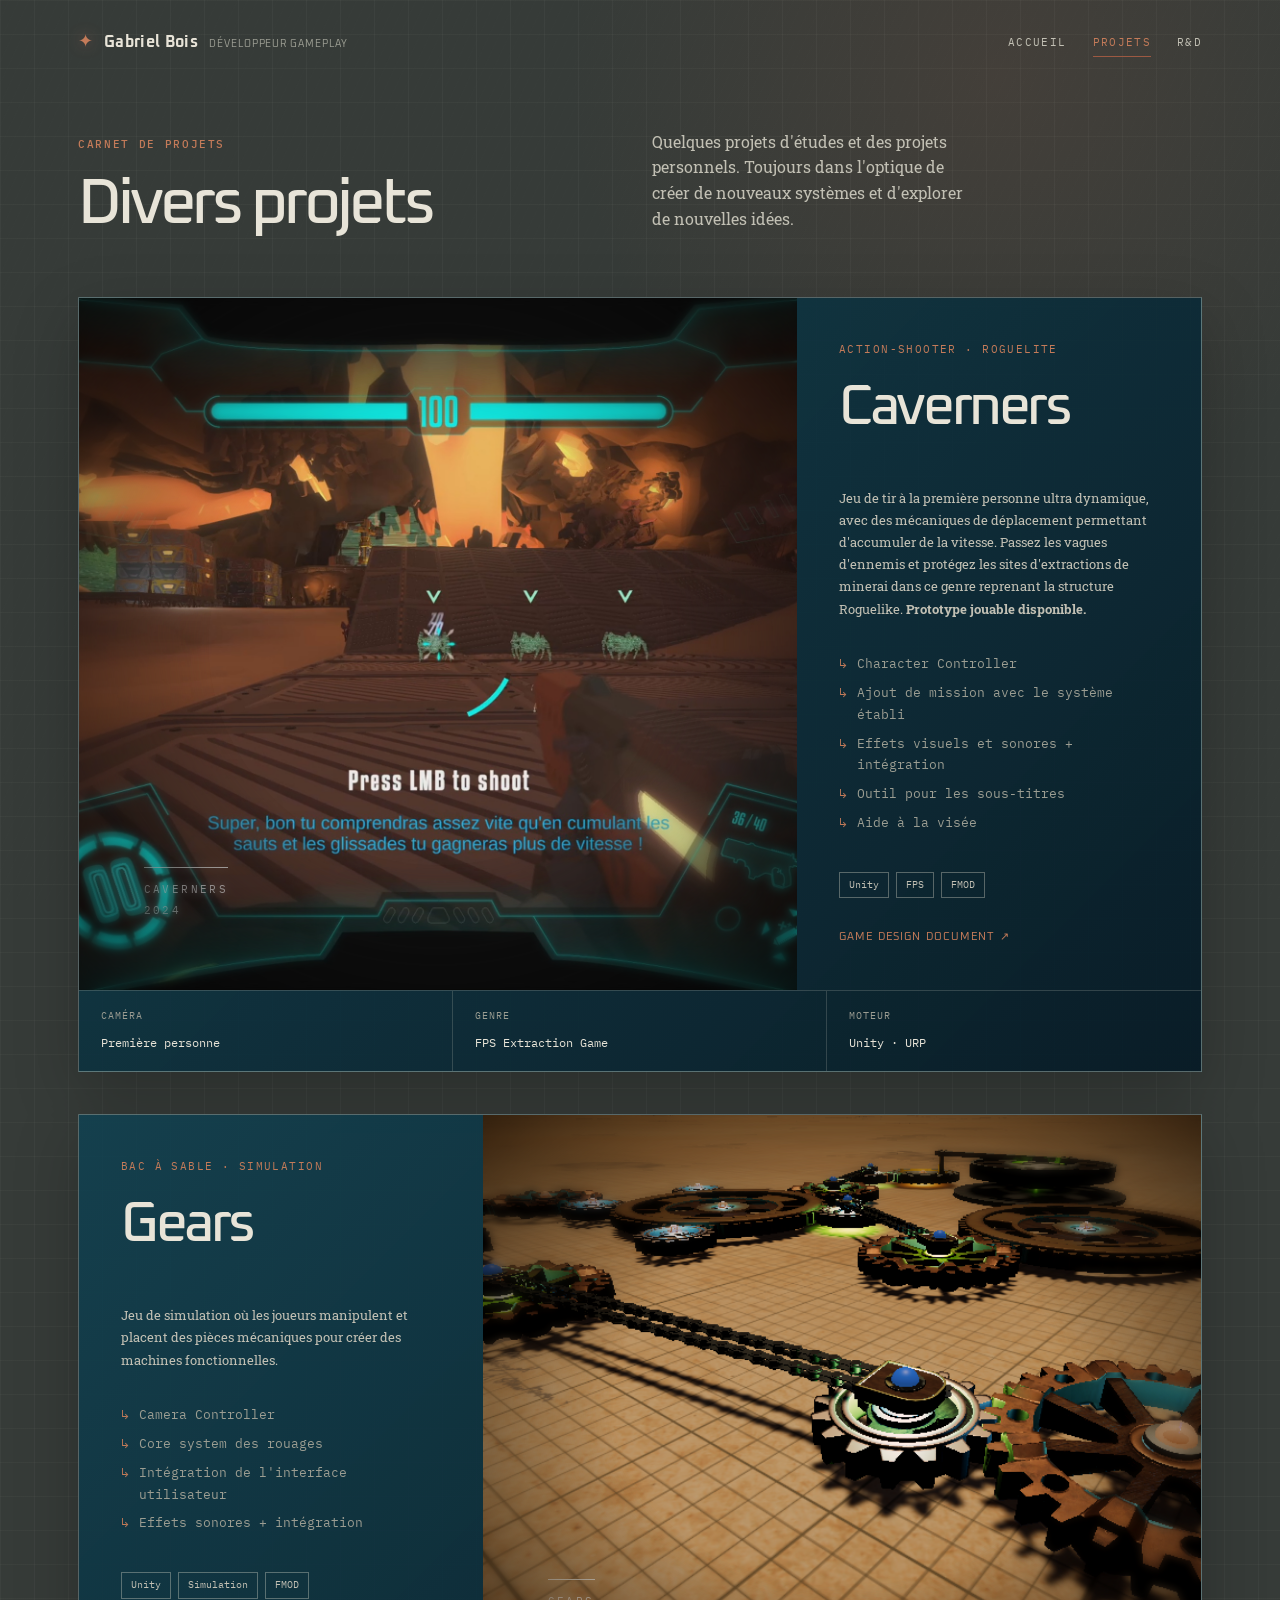
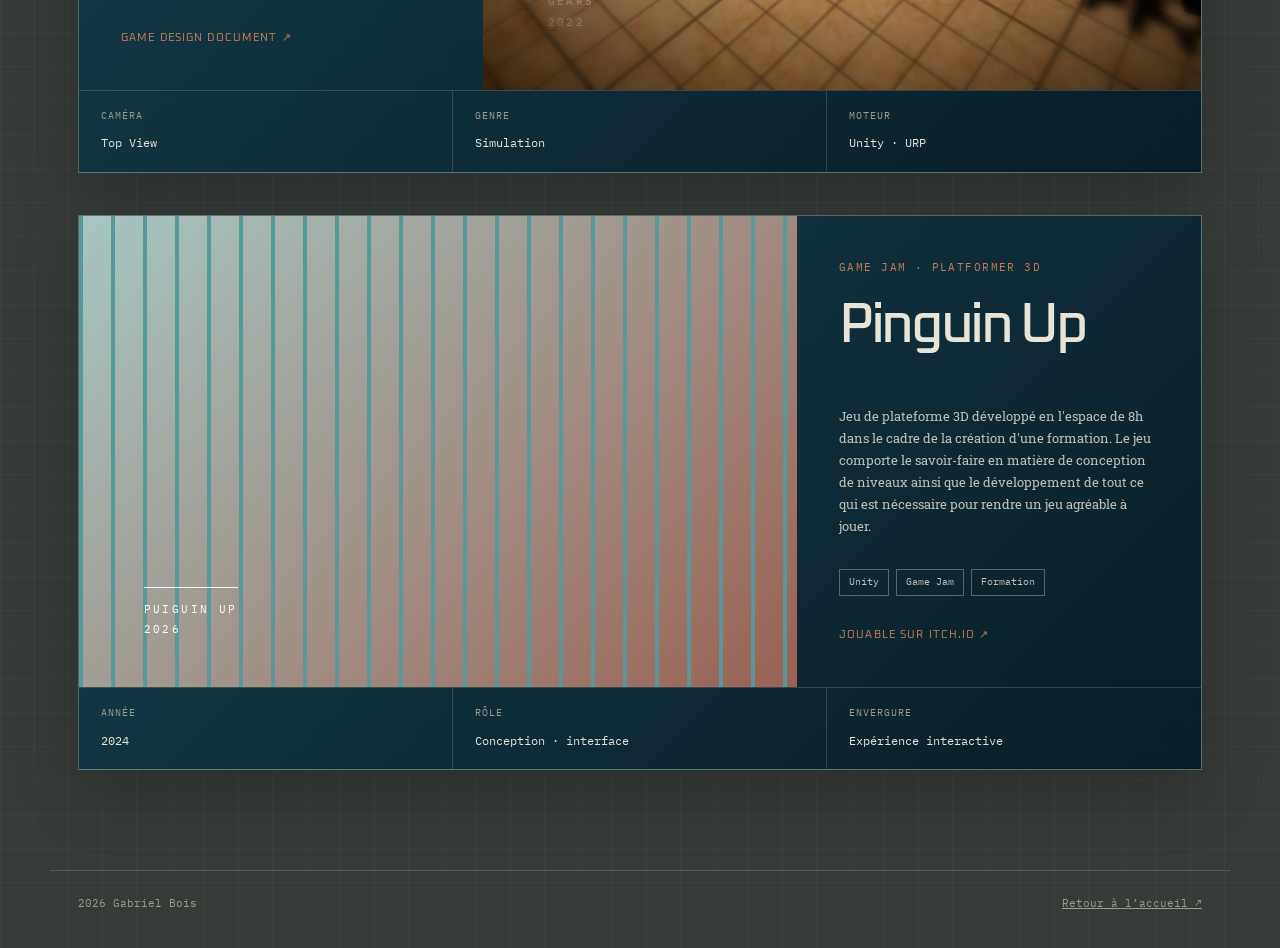
==== projets.html @ dbff6383 "Base Model" ====
<!doctype html>
<html lang="fr">
<head>
  <meta charset="utf-8">
  <meta name="viewport" content="width=device-width, initial-scale=1">
  <meta name="description" content="Les projets de Gabriel Bois : identités, sites et objets numériques.">
  <title>Projets — Gabriel Bois</title>
  <link rel="preconnect" href="https://fonts.googleapis.com">
  <link rel="preconnect" href="https://fonts.gstatic.com" crossorigin>
  <link href="https://fonts.googleapis.com/css2?family=IBM+Plex+Mono:wght@400;500;600&family=Oxanium:wght@400;500;600;700;800&family=Roboto+Slab:wght@400;500;600&display=swap" rel="stylesheet">
  <link rel="stylesheet" href="style.css">
</head>
<body>
  <a class="skip-link" href="#contenu">Aller au contenu</a>

  <!-- Header -->
  <header class="site-header">
    <a class="brand" href="index.html" aria-label="Gabriel Bois, accueil">
      <span class="brand-mark">✦</span>
      <span class="brand-name">Gabriel Bois</span>
      <span class="brand-note">Développeur gameplay</span>
    </a>
    <nav class="nav" aria-label="Navigation principale">
      <a href="index.html">Accueil</a>
      <a href="projets.html" aria-current="page">Projets</a>
      <a href="r-d.html">R&amp;D</a>
    </nav>
  </header>

  <main id="contenu">
    <section class="page-heading" aria-labelledby="titre-projets">
      <div>
        <div class="eyebrow">Carnet de projets</div>
        <h1 id="titre-projets">Divers projets</h1>
      </div>
      <p class="lede">Quelques projets d'études et des projets personnels. Toujours
        dans l'optique de créer de nouveaux systèmes et d'explorer de nouvelles
        idées.</p>
      </p>
    </section>

    <section class="project-list" aria-label="Liste des projets">

      <!-- Caverners card -->
      <article class="project-card">
        <div class="project-main">
          <div class="project-art project-art--first">
            <img
              class="project-image"
              src="imgs/cavernersImg1.jpg"
              alt="Capture d’écran de Caverners"
            >
            <span class="image-blur" aria-hidden="true"></span>
            <span class="image-vignette" aria-hidden="true"></span>
          </div>

          <div class="project-copy">
            <div class="kicker">Action-Shooter · Roguelite</div>
            <h2 id="projet-en-vedette">Caverners</h2>
            <p>
              Jeu de tir à la première personne ultra dynamique, avec des mécaniques
              de déplacement permettant d'accumuler de la vitesse. Passez les vagues d'ennemis
              et protégez les sites d'extractions de minerai dans ce genre reprenant la structure
              Roguelike.<b> Prototype jouable disponible.</b>
            </p>

            <ul class="project-tasks" aria-label="Mes tâches sur le projet">
              <li>Character Controller</li>
              <li>Ajout de mission avec le système établi</li>
              <li>Effets visuels et sonores + intégration</li>
              <li>Outil pour les sous-titres</li>
              <li>Aide à la visée</li>
            </ul>

            <div class="tags">
              <span class="tag">Unity</span>
              <span class="tag">FPS</span>
              <span class="tag">FMOD</span>
            </div>

            <a class="project-link" href="resources/GDD_Caverners.pdf" download>Game Design Document ↗</a>
          </div>
        </div>

        <div class="project-meta">
          <div class="meta-cell">
            <span class="meta-label">Caméra</span>
            <span class="meta-value">Première personne</span>
          </div>
          <div class="meta-cell">
            <span class="meta-label">Genre</span>
            <span class="meta-value">FPS Extraction Game</span>
          </div>
          <div class="meta-cell">
            <span class="meta-label">Moteur</span>
            <span class="meta-value">Unity · URP</span>
          </div>
        </div>
      </article>

      <!-- Gears card -->
      <article class="project-card" id="gears" aria-labelledby="titre-transit">
        <div class="project-main">
          <div class="project-art project-art--second" role="img" aria-label="Illustration abstraite en tons sable, terre cuite et vert profond">
              <img
              class="project-image"
              src="imgs/gears.png"
              alt="Capture d’écran de Gears"
              >
            <span class="image-blur" aria-hidden="true"></span>
            <span class="image-vignette" aria-hidden="true"></span>
          </div>
          <div class="project-copy">
            <div class="kicker">Bac à sable · Simulation</div>
            <h2 id="titre-gears">Gears</h2>
            <p>Jeu de simulation où les joueurs manipulent et placent des pièces mécaniques pour créer des machines fonctionnelles.</p>

            <ul class="project-tasks" aria-label="Mes tâches sur le projet">
              <li>Camera Controller</li>
              <li>Core system des rouages</li>
              <li>Intégration de l'interface utilisateur</li>
              <li>Effets sonores + intégration</li>
            </ul>

            <div class="tags">
              <span class="tag">Unity</span>
              <span class="tag">Simulation</span>
              <span class="tag">FMOD</span>
            </div>
            <a class="project-link" href="resources/GDD_Gears.pdf" download>Game Design Document ↗</a>
          </div>
        </div>
        <div class="project-meta">
          <div class="meta-cell"><span class="meta-label">Caméra</span><span class="meta-value">Top View</span></div>
          <div class="meta-cell"><span class="meta-label">Genre</span><span class="meta-value">Simulation</span></div>
          <div class="meta-cell"><span class="meta-label">Moteur</span><span class="meta-value">Unity · URP</span></div>
        </div>
      </article>

      <article class="project-card" id="jam" aria-labelledby="titre-jam">
        <div class="project-main">
          <div class="project-art project-art--third" role="img" aria-label="Illustration abstraite en quadrillage vert et terre cuite"></div>
          <div class="project-copy">
            <div class="kicker">Game Jam · Platformer 3D</div>
            <h2 id="titre-jam">Pinguin Up</h2>
            <p>Jeu de plateforme 3D développé en l'espace de 8h dans le cadre de la création d'une formation. Le jeu comporte le savoir-faire 
              en matière de conception de niveaux ainsi que le développement de tout ce qui est nécessaire pour rendre un jeu agréable à jouer.
            </p>
            <div class="tags">
              <span class="tag">Unity</span>
              <span class="tag">Game Jam</span>
              <span class="tag">Formation</span>
            </div>
            <a
              class="project-link"
              href="https://prozip10.itch.io/penguin-up"
              target="_blank"
            >
              Jouable sur Itch.io ↗
            </a>
          </div>
        </div>
        <div class="project-meta">
          <div class="meta-cell"><span class="meta-label">Année</span><span class="meta-value">2024</span></div>
          <div class="meta-cell"><span class="meta-label">Rôle</span><span class="meta-value">Conception · interface</span></div>
          <div class="meta-cell"><span class="meta-label">Envergure</span><span class="meta-value">Expérience interactive</span></div>
        </div>
      </article>
    </section>
  </main>

  <footer class="site-footer">
    <span>2026 Gabriel Bois</span>
    <span><a href="index.html">Retour à l’accueil ↗</a></span>
  </footer>

  <script type="module" src="https://static.cloudflareinsights.com/beacon.min.js/v4bc70e2c01a94c73b74392e4234840661791215815920" integrity="sha512-L0ha0OXavK/8okipN9F8BtP84dg9DUhPERbBXzwI6dgTA55d2+yweo3pn5CSFYs45/r8md2+xvUPtTdvTNRfjA==" data-cf-beacon='{"version":"2024.11.0","token":"8607d2a720d14b038279025b2b5a82e5","spa":2}' crossorigin="anonymous"></script>
<script type="module" src="https://static.cloudflareinsights.com/beacon.min.js/v4bc70e2c01a94c73b74392e4234840661791215815920" integrity="sha512-L0ha0OXavK/8okipN9F8BtP84dg9DUhPERbBXzwI6dgTA55d2+yweo3pn5CSFYs45/r8md2+xvUPtTdvTNRfjA==" data-cf-beacon='{"version":"2024.11.0","token":"8607d2a720d14b038279025b2b5a82e5","spa":2}' crossorigin="anonymous"></script>
</body>
</html>
---- style.css ----
@import url('https://fonts.googleapis.com/css2?family=IBM+Plex+Mono:wght@400;500;600&family=Oxanium:wght@400;500;600;700&family=Roboto+Slab:wght@400;500;600&display=swap');

:root {
  --ocean-950: #363b38; /* charbon */
  --ocean-900: #222725; /* métal sombre */
  --ocean-850: #343b38; /* acier patiné */
  --ocean-800: #505b56; /* gris sauge */
  --ocean-700: #748078; /* vert-gris désaturé */
  --ocean-500: #a0aaa0; /* acier clair */

  --foam: #e8e4d8;      /* ivoire poussiéreux */
  --foam-soft: #c2c0b4;
  --ink: #e8e4d8;
  --muted: #9b9d92;

  --copper: #9d5942;    /* rouille */
  --copper-bright: #c47b59;
  --coral: #d38a6c;

  --line: rgba(210, 210, 195, .2);
  --line-strong: rgba(210, 210, 195, .38);
  --panel: rgba(35, 40, 37, .9);
  --panel-solid: #292f2c;

  --max: 1180px;
  --display: "Oxanium", "Trebuchet MS", sans-serif;
  --body: "Roboto Slab", Georgia, serif;
  --mono: "IBM Plex Mono", Consolas, monospace;
}

* { box-sizing: border-box; }
html { scroll-behavior: smooth; }
body {
  margin: 0;
  min-width: 320px;
  color: var(--ink);
  background: var(--ocean-950);
  font-family: var(--mono);
  line-height: 1.65;
  background-image:
    linear-gradient(rgba(210, 210, 195, .035) 1px, transparent 1px),
    linear-gradient(90deg, rgba(234, 234, 229, 0.035) 1px, transparent 1px),
    radial-gradient(circle at 78% 3%, rgba(157, 89, 66, .13), transparent 27rem);
  background-size: 34px 34px, 34px 34px, auto;
}
body::before {
  content: '';
  position: fixed;
  inset: 0;
  z-index: -1;
  pointer-events: none;
  opacity: .3;
  background: repeating-linear-gradient(115deg, transparent 0 7px, rgba(216, 236, 232, .025) 8px 9px);
}

a { color: inherit; }
:focus-visible { outline: 3px solid var(--coral); outline-offset: 5px; }
.skip-link {
  position: absolute;
  top: -60px;
  left: 18px;
  z-index: 10;
  background: var(--coral);
  color: var(--ocean-950);
  padding: 9px 14px;
  font-weight: 600;
  text-decoration: none;
}
.skip-link:focus { top: 18px; }

h1, h2, h3, .brand, .cta, .project-link { font-family: var(--display); }
h1, h2, h3, p { margin-top: 0; }
h1, h2, h3 { font-weight: 500; line-height: 1.12; }
h1 { margin: 16px 0 22px; color: var(--foam); font-size: clamp(2.25rem, 5vw, 4.6rem); letter-spacing: -.065em; }
h2 { color: var(--foam); font-size: clamp(2rem, 4.4vw, 3.7rem); letter-spacing: -.06em; }
h3 { font-size: 1.55rem; margin-bottom: 14px; }

.site-header {
  max-width: var(--max);
  margin: 0 auto;
  padding: 28px 28px 0;
  display: flex;
  align-items: center;
  justify-content: space-between;
  gap: 28px;
}
.brand { display: inline-flex; align-items: baseline; gap: 11px; text-decoration: none; }
.brand-mark { color: var(--copper-bright); font-size: 1.12rem; text-shadow: 0 0 16px rgba(239, 128, 110, .45); }
.brand-name { color: var(--foam); font-size: 1.03rem; font-weight: 700; letter-spacing: .02em; }
.brand-note { color: var(--muted); font-size: .65rem; letter-spacing: .09em; text-transform: uppercase; }
.nav { display: flex; gap: 26px; font-size: .7rem; letter-spacing: .12em; text-transform: uppercase; }
.nav a { color: var(--foam-soft); padding: 4px 0; text-decoration: none; border-bottom: 1px solid transparent; transition: color .2s ease, border-color .2s ease; }
.nav a:hover, .nav a[aria-current='page'] { color: var(--copper-bright); border-color: var(--copper); }

main { max-width: var(--max); margin: 0 auto; padding: 72px 28px 100px; }
.intro {
  display: grid;
  grid-template-columns: minmax(0, 1fr) minmax(220px, .42fr);
  gap: 70px;
  align-items: end;
  margin-bottom: 104px;
  padding: 38px 0 34px;
  border-top: 1px solid var(--line);
  border-bottom: 1px solid var(--line);
}
.intro > div:first-child { max-width: 760px; }
.eyebrow, .mono, .tags, .project-meta, .footer { font-family: var(--mono); }
.eyebrow { color: var(--copper-bright); font-size: .69rem; font-weight: 500; letter-spacing: .15em; text-transform: uppercase; }
.intro h1 { max-width: 720px; }
.lede { max-width: 620px; color: var(--foam-soft); font-family: var(--body); font-size: .98rem; }
.intro-aside { border-left: 2px solid var(--copper); padding: 8px 0 8px 21px; color: var(--muted); font-size: .75rem; }
.intro-aside strong { display: block; color: var(--foam); font-family: var(--display); font-size: .88rem; font-weight: 600; letter-spacing: .04em; margin-bottom: 8px; }
.cta { display: inline-flex; align-items: center; gap: 13px; color: var(--copper-bright); font-size: .72rem; letter-spacing: .1em; text-decoration: none; text-transform: uppercase; border-bottom: 1px solid var(--copper); padding-bottom: 8px; margin-top: 24px; transition: color .2s ease, border-color .2s ease; }
.cta::after { content: '↗'; font-size: 1rem; transition: transform .2s ease; }
.cta:hover { color: var(--coral); border-color: var(--coral); }
.cta:hover::after { transform: translate(3px, -3px); }

.section-label { display: flex; align-items: center; gap: 18px; color: var(--muted); font-size: .68rem; letter-spacing: .13em; text-transform: uppercase; margin-bottom: 22px; }
.section-label::after { content: ''; height: 1px; background: var(--line); flex: 1; }
.project-card { overflow: hidden; background: linear-gradient(135deg, rgba(17, 65, 80, .9), rgba(7, 27, 38, .94)); border: 1px solid var(--line-strong); box-shadow: 0 22px 60px rgba(0, 0, 0, .22); }
.project-main { display: grid; grid-template-columns: minmax(0, 1.28fr) minmax(290px, .72fr); min-height: 390px; }
.project-art {
  position: relative;
  min-height: 390px;
  overflow: hidden;
  isolation: isolate;
}

.project-image {
  position: absolute;
  inset: 0;
  z-index: 0;
  width: 100%;
  height: 100%;
  object-fit: cover;
  object-position: center;
}

.image-blur {
  position: absolute;
  inset: 0;
  z-index: 1;
  pointer-events: none;

  backdrop-filter: blur(5px);
  -webkit-backdrop-filter: blur(5px);

  -webkit-mask-image: radial-gradient(
    ellipse at center,
    transparent 45%,
    #000 100%
  );
  mask-image: radial-gradient(
    ellipse at center,
    transparent 45%,
    #000 100%
  );
}

.image-vignette {
  position: absolute;
  inset: 0;
  z-index: 2;
  pointer-events: none;
  background: radial-gradient(
    ellipse at center,
    transparent 45%,
    rgba(0, 0, 0, 0.6) 100%
  );
}
.project-art::before { content: ''; position: absolute; inset: 0; z-index: -1; background: radial-gradient(circle at 65% 31%, rgba(238, 164, 119, .5), transparent 25%), repeating-linear-gradient(130deg, transparent 0 22px, rgba(216, 236, 232, .1) 23px 24px), linear-gradient(145deg, #092631 0%, #126175 54%, #8c493d 130%); }
.project-art::after {
  content: 'CAVERNERS\A 2024';
  white-space: pre;
  position: absolute;
  left: 9%;
  bottom: 10%;
  color: rgb(255, 255, 255);
  font-size: .68rem;
  line-height: 1.9;
  letter-spacing: .22em;
  border-top: 1px solid rgb(240, 244, 243);
  padding-top: 11px;
}

.gear { position: absolute; top: 22%; right: 13%; width: 178px; height: 178px; border: 13px dotted rgba(238, 164, 119, .86); border-radius: 50%; transform: rotate(12deg); box-shadow: 0 0 0 11px rgba(7, 27, 38, .4), 0 0 0 22px rgba(210, 122, 77, .2); }
.gear::after { content: ''; position: absolute; inset: 37px; border: 2px solid rgba(238, 164, 119, .8); border-radius: 50%; }
.project-copy { display: flex; flex-direction: column; justify-content: center; padding: 43px 42px; }
.project-copy .kicker { color: var(--copper-bright); font-size: .68rem; letter-spacing: .13em; text-transform: uppercase; margin-bottom: 18px; }
.project-copy p { color: var(--foam-soft); font-family: var(--body); font-size: .84rem; }
.tags { display: flex; flex-wrap: wrap; gap: 7px; margin-top: 18px; }
.tag { color: var(--foam-soft); border: 1px solid var(--line-strong); padding: 4px 9px; font-size: .63rem; }
.project-link { display: inline-block; width: fit-content; color: var(--copper-bright); font-size: .7rem; letter-spacing: .1em; text-decoration: none; text-transform: uppercase; margin-top: 30px; }
.project-link:hover { color: var(--coral); text-decoration: underline; text-underline-offset: 4px; }
.project-meta { display: grid; grid-template-columns: repeat(3, 1fr); border-top: 1px solid var(--line); }
.meta-cell { padding: 17px 22px; border-right: 1px solid var(--line); }
.meta-cell:last-child { border-right: 0; }
.meta-label { display: block; color: var(--muted); font-size: .62rem; letter-spacing: .1em; text-transform: uppercase; margin-bottom: 4px; }
.meta-value { color: var(--foam); font-size: .73rem; }

.project-tasks {
  display: grid;
  gap: 0.45rem;
  margin: 1.25rem 0;
  padding: 0;
  list-style: none;
  color: var(--muted);
  font-family: var(--mono);
  font-size: 0.82rem;
}

.project-tasks li {
  position: relative;
  padding-left: 1.1rem;
}

.project-tasks li::before {
  content: "↳";
  position: absolute;
  left: 0;
  color: var(--copper-bright);
}

.page-heading { display: flex; justify-content: space-between; gap: 40px; align-items: end; margin-bottom: 56px; }
.page-heading h1 { margin-bottom: 0; }
.page-heading .lede { max-width: 330px; margin-bottom: 8px; }
.project-list { display: grid; gap: 42px; }
.project-list .project-card:nth-child(even) .project-main { grid-template-columns: minmax(290px, .72fr) minmax(0, 1.28fr); }
.project-list .project-card:nth-child(even) .project-art { order: 2; }
.project-list .project-card:nth-child(even) .project-copy { order: 1; }
.project-art--second { background: #285c69; }
.project-art--second::before { background: linear-gradient(160deg, #d49b78, #7c4e4c 52%, #0c3442); opacity: .95; }
.project-art--second::after { content: 'GEARS\A 2022'; color: #ffffff; }
.project-art--third { background: #2a6871; }
.project-art--third::before { background: repeating-linear-gradient(90deg, #65a5a3 0 4px, transparent 4px 32px), linear-gradient(135deg, #c7ded6, #b85f4e); opacity: .8; }
.project-art--third::after { content: 'PUIGUIN UP\A 2026'; color: #ffffff; }

.site-footer { max-width: var(--max); margin: 0 auto; padding: 24px 28px 36px; border-top: 1px solid var(--line); display: flex; justify-content: space-between; color: var(--muted); font-size: .66rem; }

@media (max-width: 760px) {
  .site-header { align-items: flex-start; padding-top: 20px; }
  .brand-note { display: none; }
  .nav { gap: 15px; font-size: .62rem; }
  main { padding-top: 52px; }
  .intro, .page-heading { display: grid; grid-template-columns: 1fr; gap: 32px; margin-bottom: 70px; }
  .intro { padding-top: 28px; }
  h1 { font-size: clamp(2.2rem, 12vw, 4rem); }
  .intro-aside { max-width: 360px; }
  .project-main, .project-list .project-card:nth-child(even) .project-main { grid-template-columns: 1fr; }
  .project-list .project-card:nth-child(even) .project-art, .project-list .project-card:nth-child(even) .project-copy { order: initial; }
  .project-art, .project-list .project-card:nth-child(even) .project-art { min-height: 270px; }
  .project-copy { padding: 32px 25px; }
  .project-meta { grid-template-columns: 1fr 1fr; }
  .meta-cell { padding: 14px 15px; }
  .meta-cell:last-child { grid-column: span 2; border-top: 1px solid var(--line); border-right: 0; }
  .site-footer { display: block; }
  .site-footer span { display: block; margin-top: 6px; }
}

@media (prefers-reduced-motion: reduce) {
  *, *::before, *::after { scroll-behavior: auto !important; transition: none !important; }
}
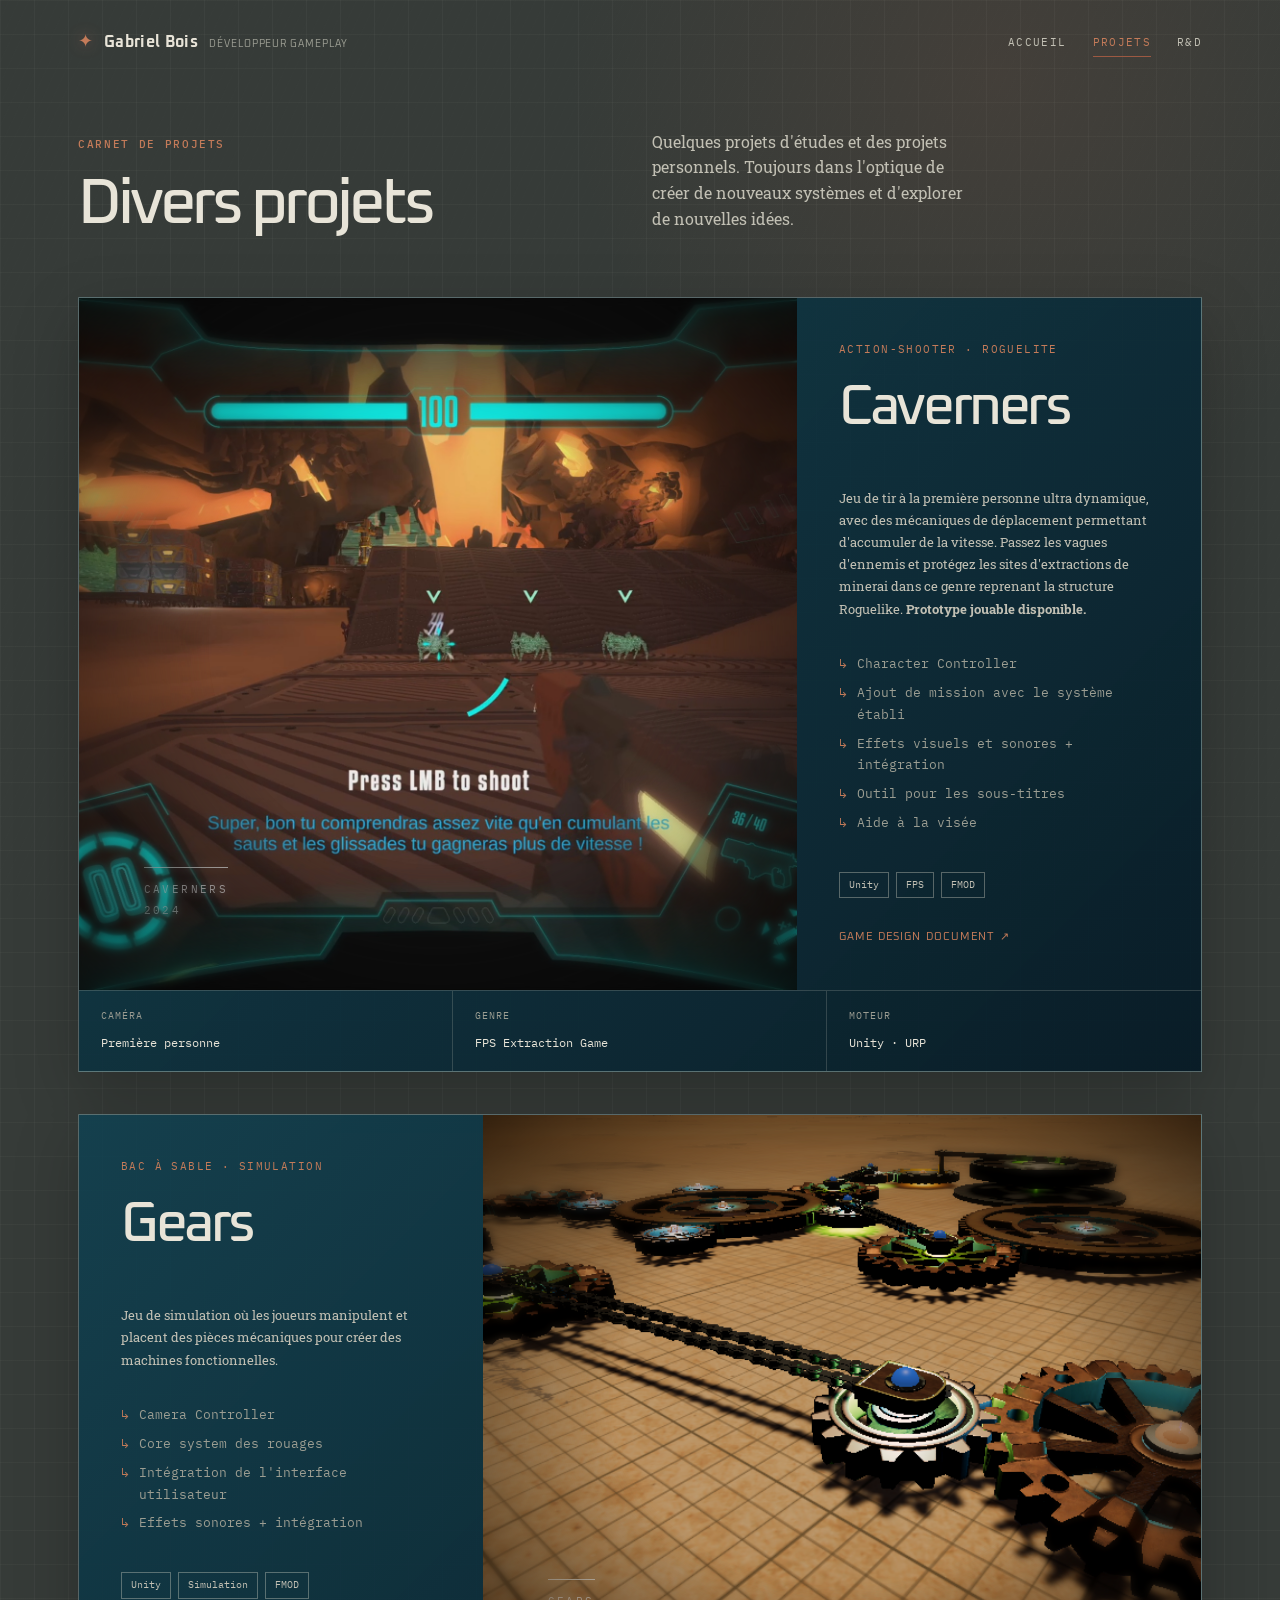
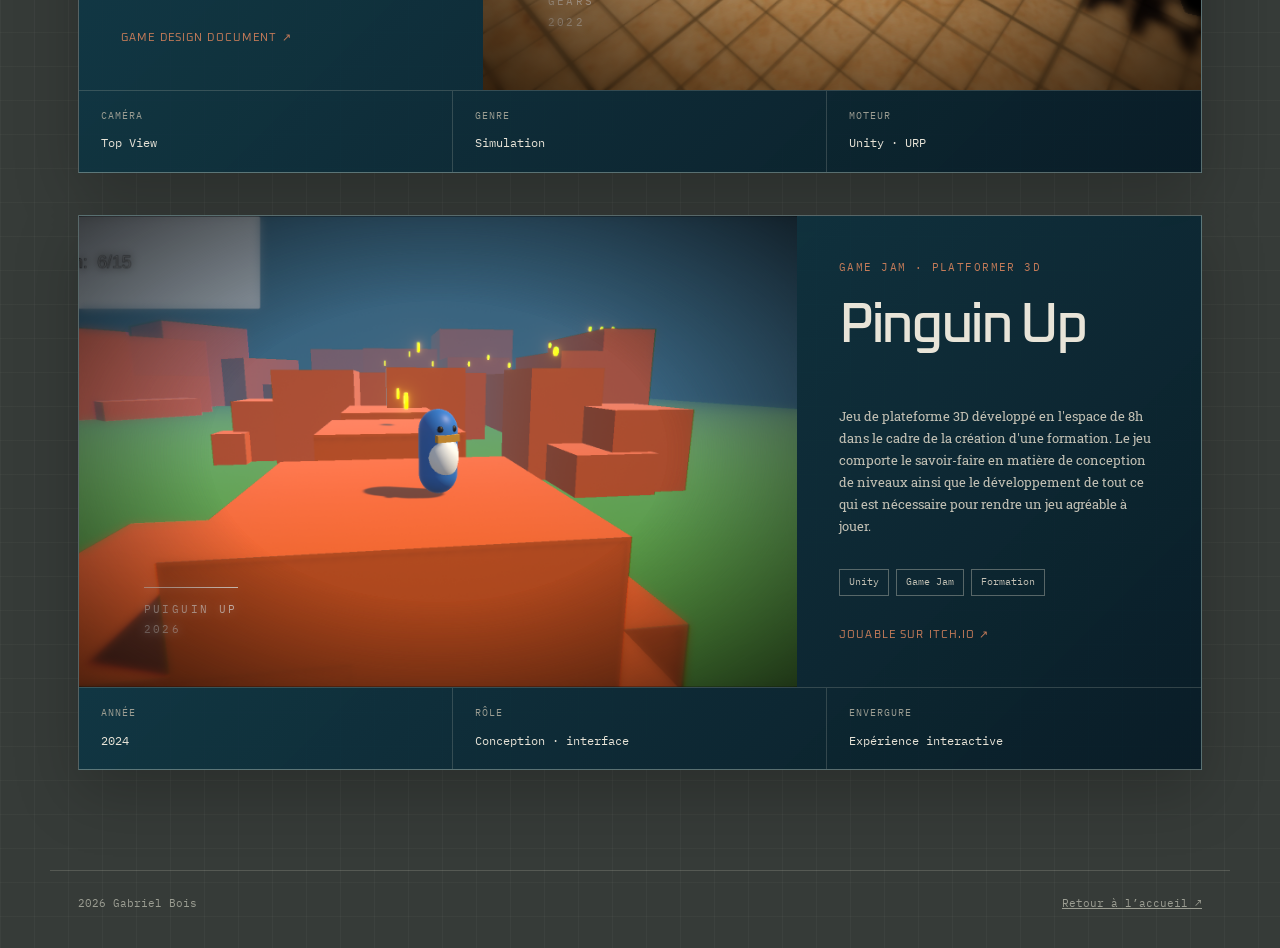
==== commit eb6b869c: "R&D WIP" ====
--- a/projets.html
+++ b/projets.html
@@ -101,7 +101,7 @@
       <!-- Gears card -->
       <article class="project-card" id="gears" aria-labelledby="titre-transit">
         <div class="project-main">
-          <div class="project-art project-art--second" role="img" aria-label="Illustration abstraite en tons sable, terre cuite et vert profond">
+          <div class="project-art project-art--second" role="img">
               <img
               class="project-image"
               src="imgs/gears.png"
@@ -137,9 +137,18 @@
         </div>
       </article>
 
+      <!-- Pinguin Up card -->
       <article class="project-card" id="jam" aria-labelledby="titre-jam">
         <div class="project-main">
-          <div class="project-art project-art--third" role="img" aria-label="Illustration abstraite en quadrillage vert et terre cuite"></div>
+          <div class="project-art project-art--third" role="img">
+            <img
+              class="project-image"
+              src="imgs/pinguinUp.png"
+              alt="Capture d’écran de Pinguin Up"
+            >
+            <span class="image-blur" aria-hidden="true"></span>
+            <span class="image-vignette" aria-hidden="true"></span>
+          </div>
           <div class="project-copy">
             <div class="kicker">Game Jam · Platformer 3D</div>
             <h2 id="titre-jam">Pinguin Up</h2>
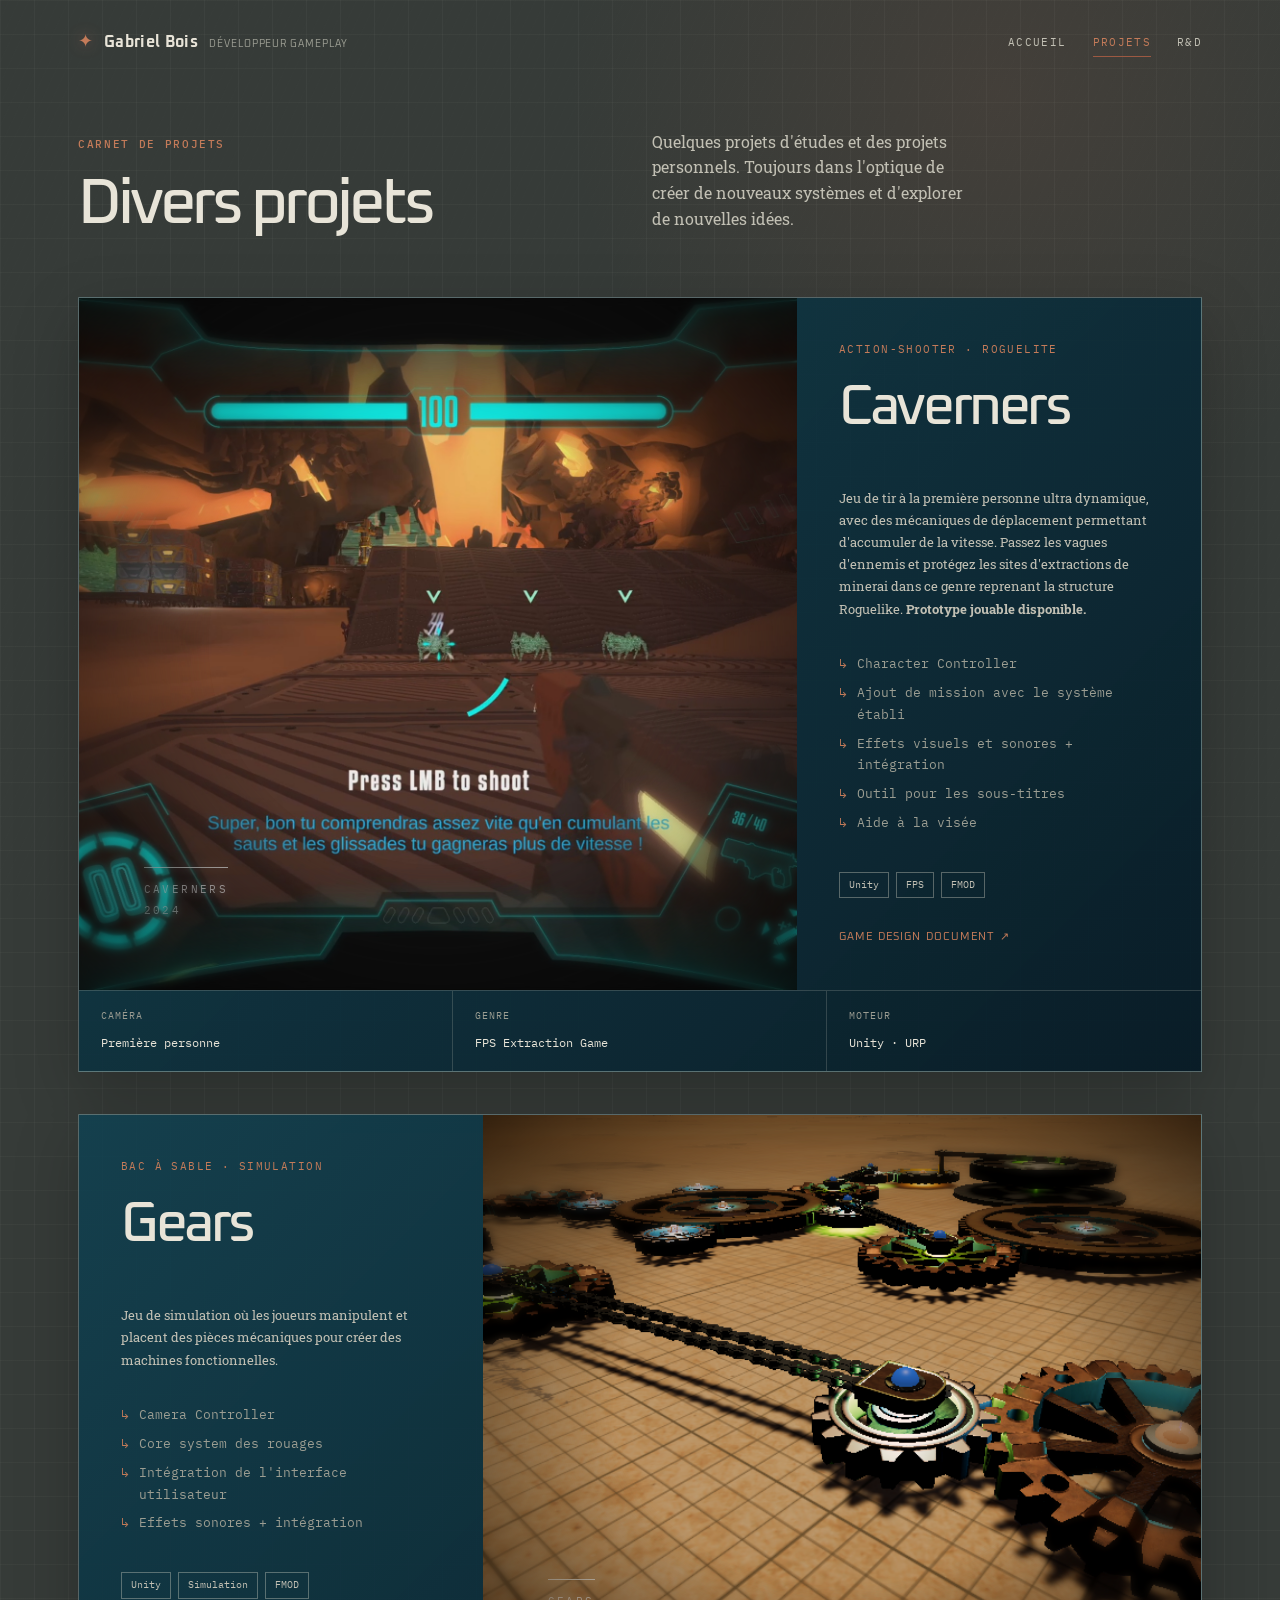
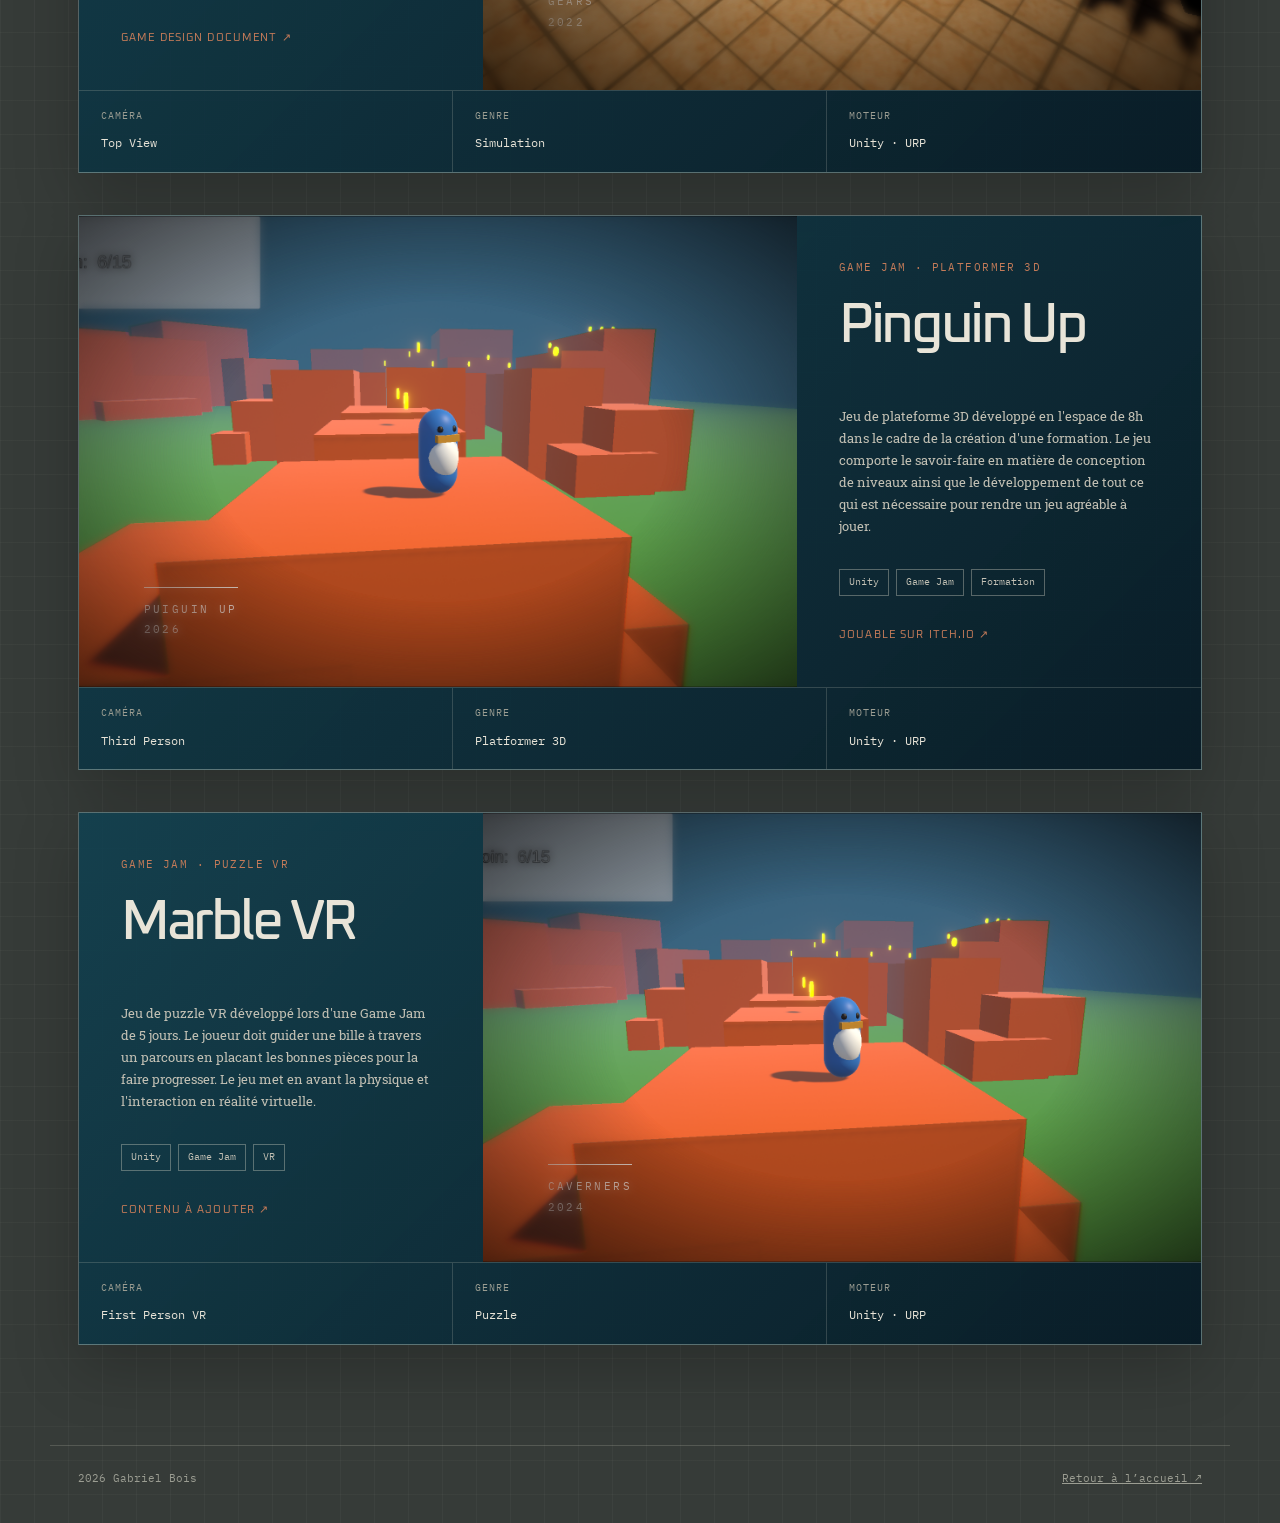
==== commit 2a04430e: "Added many Systems" ====
--- a/projets.html
+++ b/projets.html
@@ -99,7 +99,7 @@
       </article>
 
       <!-- Gears card -->
-      <article class="project-card" id="gears" aria-labelledby="titre-transit">
+      <article class="project-card" id="gears" aria-labelledby="titre-gears">
         <div class="project-main">
           <div class="project-art project-art--second" role="img">
               <img
@@ -170,9 +170,49 @@
           </div>
         </div>
         <div class="project-meta">
-          <div class="meta-cell"><span class="meta-label">Année</span><span class="meta-value">2024</span></div>
-          <div class="meta-cell"><span class="meta-label">Rôle</span><span class="meta-value">Conception · interface</span></div>
-          <div class="meta-cell"><span class="meta-label">Envergure</span><span class="meta-value">Expérience interactive</span></div>
+          <div class="meta-cell"><span class="meta-label">Caméra</span><span class="meta-value">Third Person</span></div>
+          <div class="meta-cell"><span class="meta-label">Genre</span><span class="meta-value">Platformer 3D</span></div>
+          <div class="meta-cell"><span class="meta-label">Moteur</span><span class="meta-value">Unity · URP</span></div>
+        </div>
+      </article>
+
+      <!-- Marble VR card -->
+      <article class="project-card" id="marble-vr" aria-labelledby="titre-marble-vr">
+        <div class="project-main">
+          <div class="project-art project-art--fourth" role="img">
+            <img
+              class="project-image"
+              src="imgs/pinguinUp.png"
+              alt="Capture d’écran de Marle VR"
+            >
+            <span class="image-blur" aria-hidden="true"></span>
+            <span class="image-vignette" aria-hidden="true"></span>
+          </div>
+          <div class="project-copy">
+            <div class="kicker">Game Jam · Puzzle VR</div>
+            <h2 id="titre-marble-vr">Marble VR</h2>
+            <p>Jeu de puzzle VR développé lors d'une Game Jam de 5 jours. 
+              Le joueur doit guider une bille à travers un parcours en placant les bonnes pièces pour la faire progresser. 
+              Le jeu met en avant la physique et l'interaction en réalité virtuelle.
+            </p>
+            <div class="tags">
+              <span class="tag">Unity</span>
+              <span class="tag">Game Jam</span>
+              <span class="tag">VR</span>
+            </div>
+            <a
+              class="project-link"
+              href="blank"
+              target="_blank"
+            >
+              Contenu à ajouter ↗
+            </a>
+          </div>
+        </div>
+        <div class="project-meta">
+          <div class="meta-cell"><span class="meta-label">Caméra</span><span class="meta-value">First Person VR</span></div>
+          <div class="meta-cell"><span class="meta-label">Genre</span><span class="meta-value">Puzzle</span></div>
+          <div class="meta-cell"><span class="meta-label">Moteur</span><span class="meta-value">Unity · URP</span></div>
         </div>
       </article>
     </section>
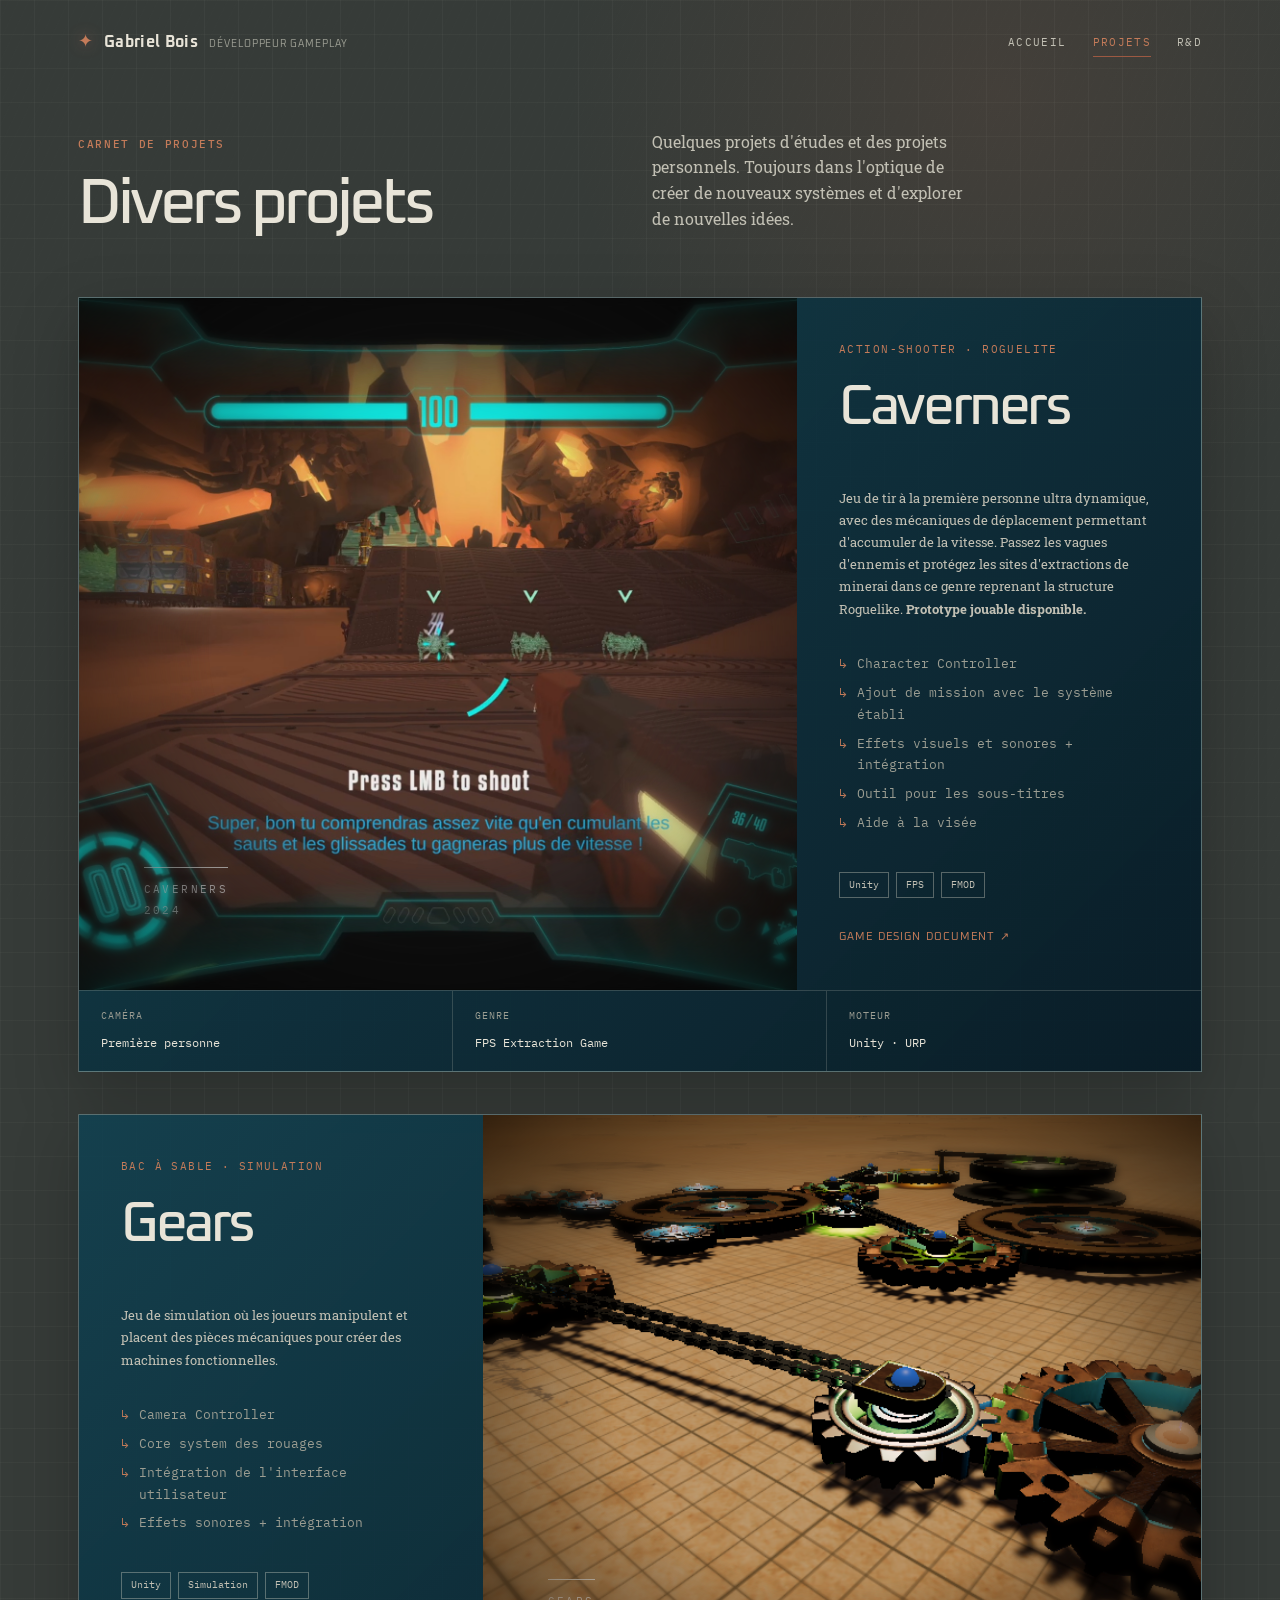
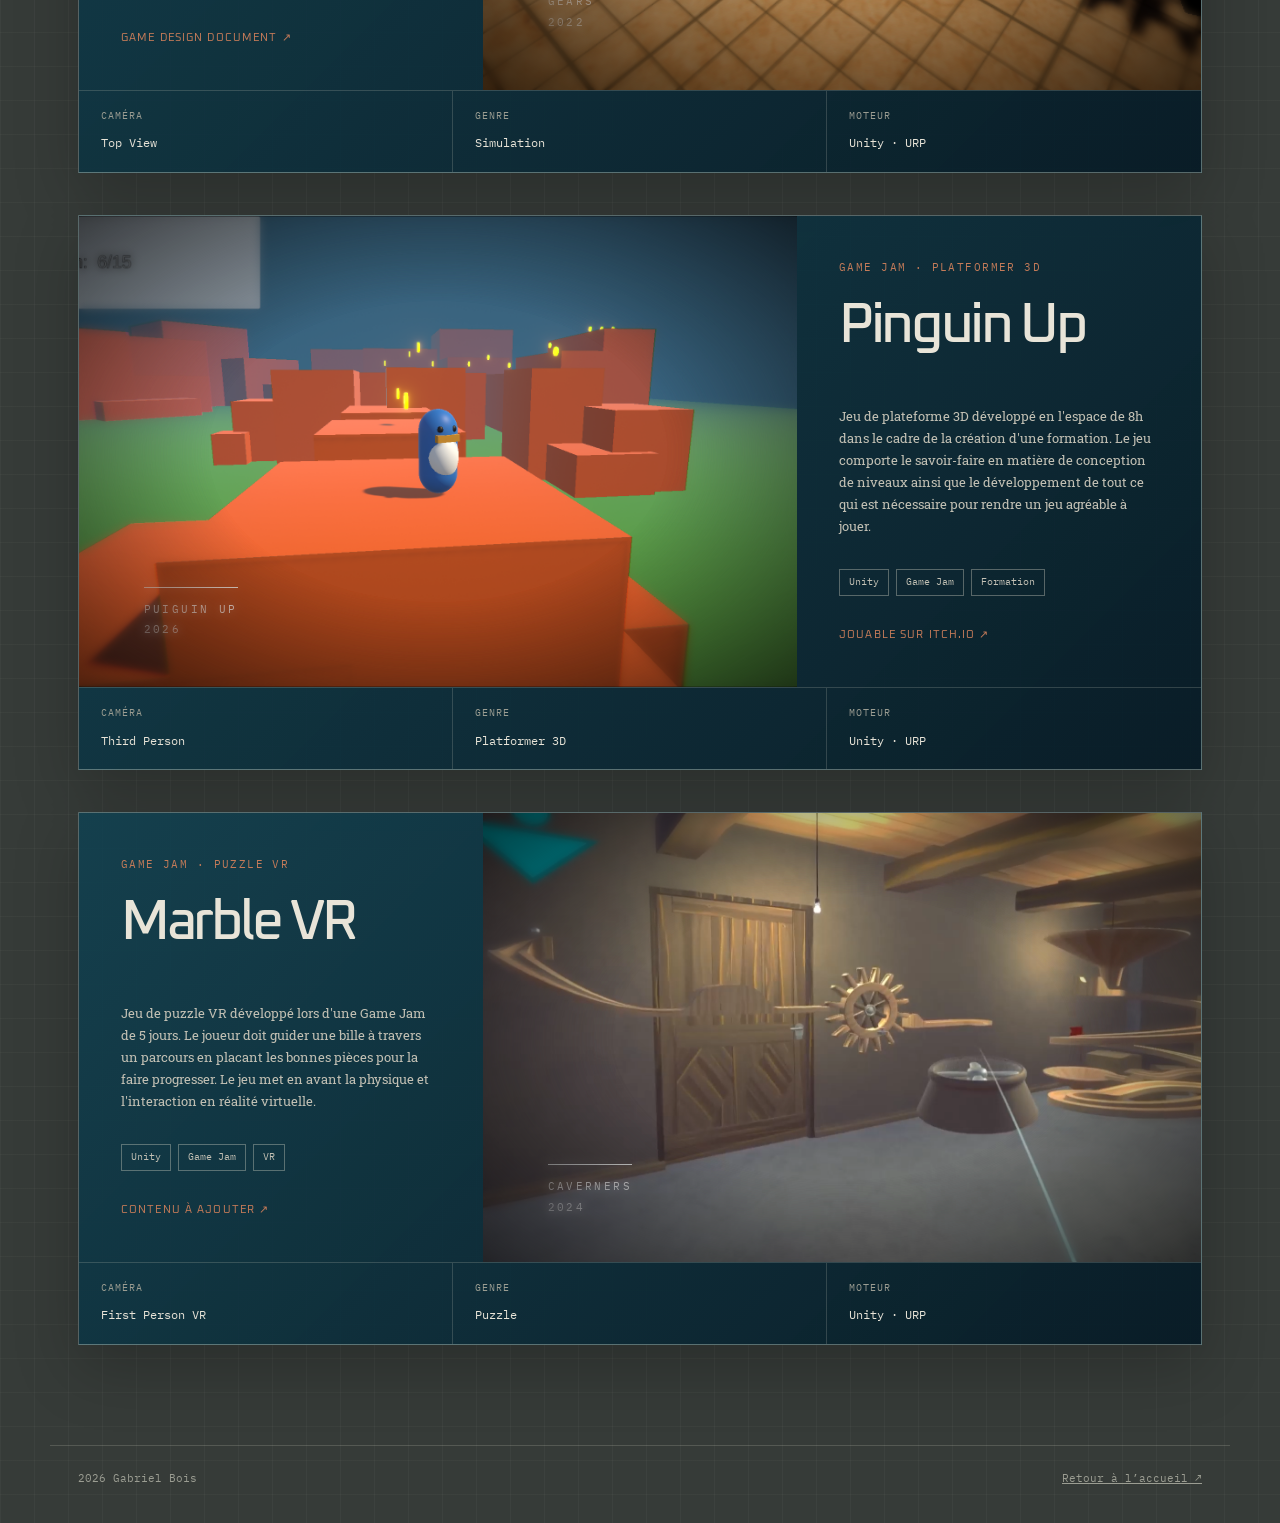
==== commit dd833a79: "Changed marblevr image" ====
--- a/projets.html
+++ b/projets.html
@@ -182,7 +182,7 @@
           <div class="project-art project-art--fourth" role="img">
             <img
               class="project-image"
-              src="imgs/pinguinUp.png"
+              src="imgs/vrmarble.png"
               alt="Capture d’écran de Marle VR"
             >
             <span class="image-blur" aria-hidden="true"></span>
